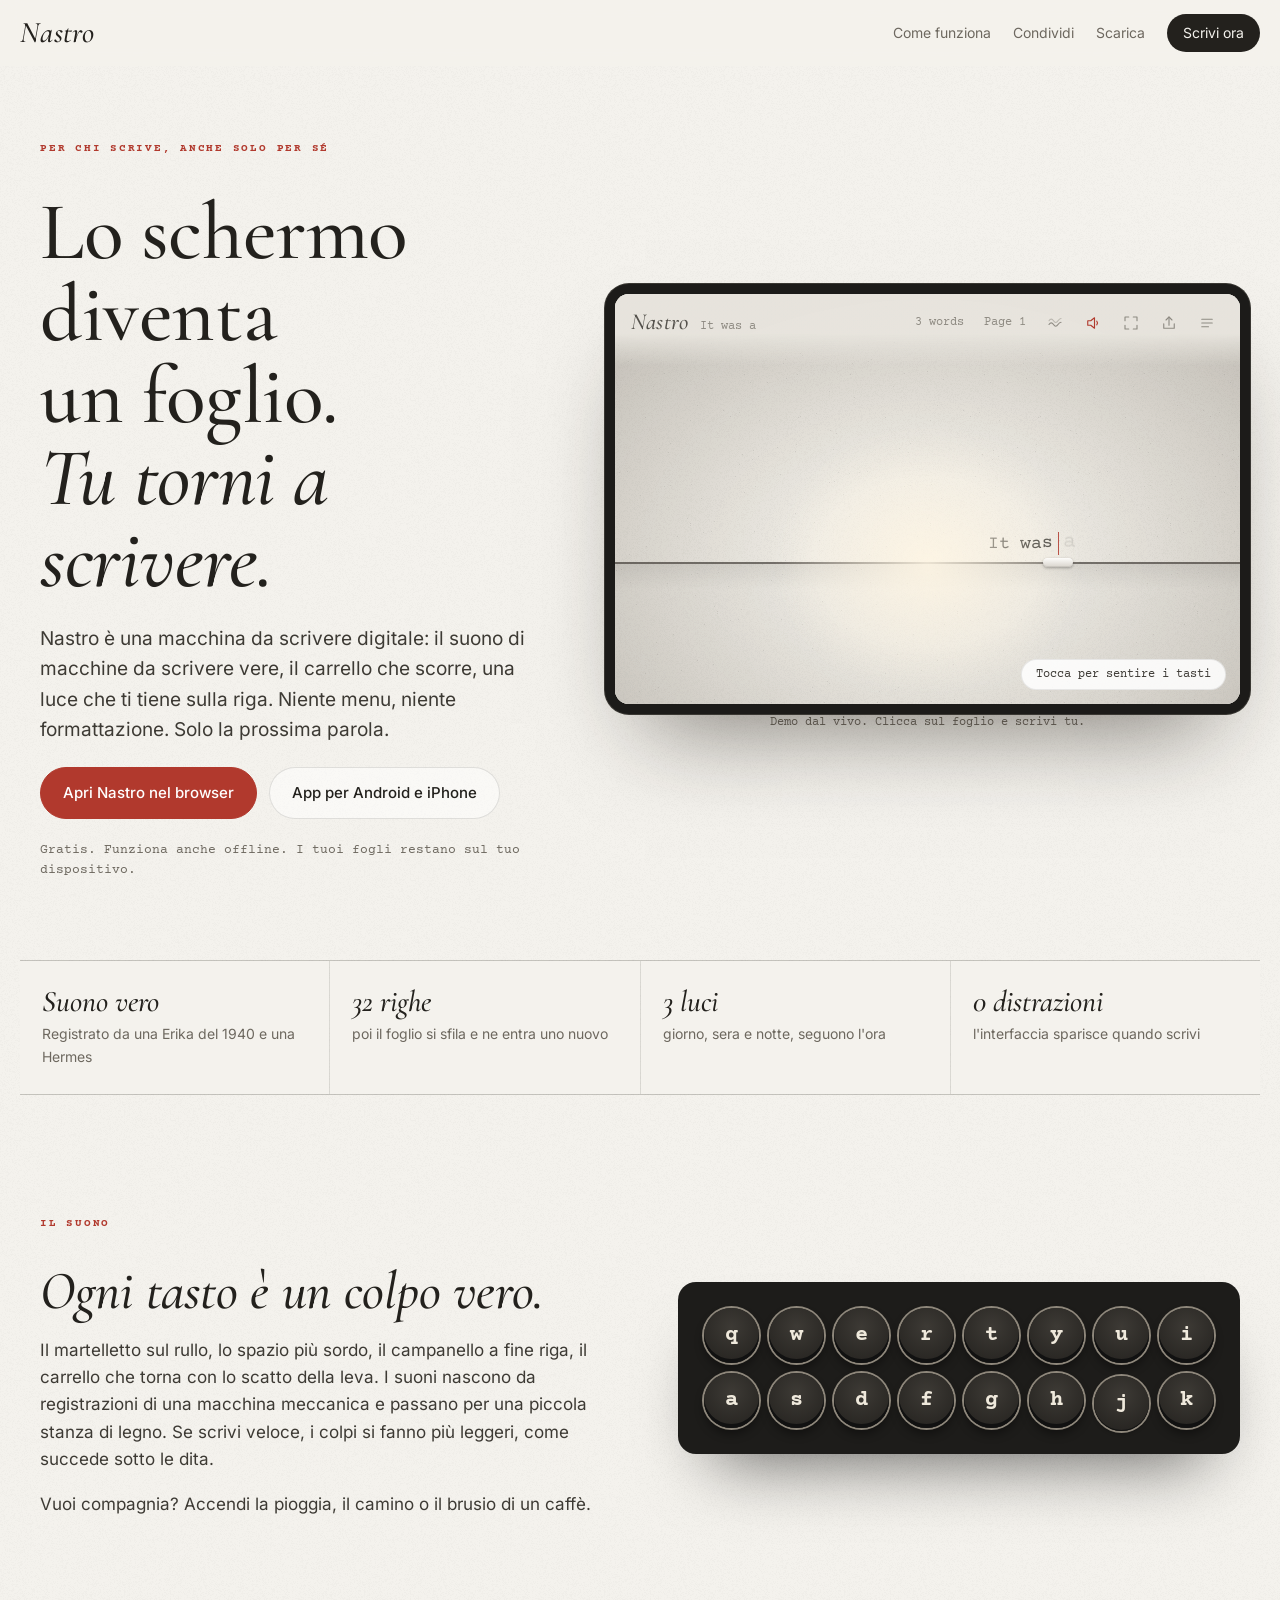
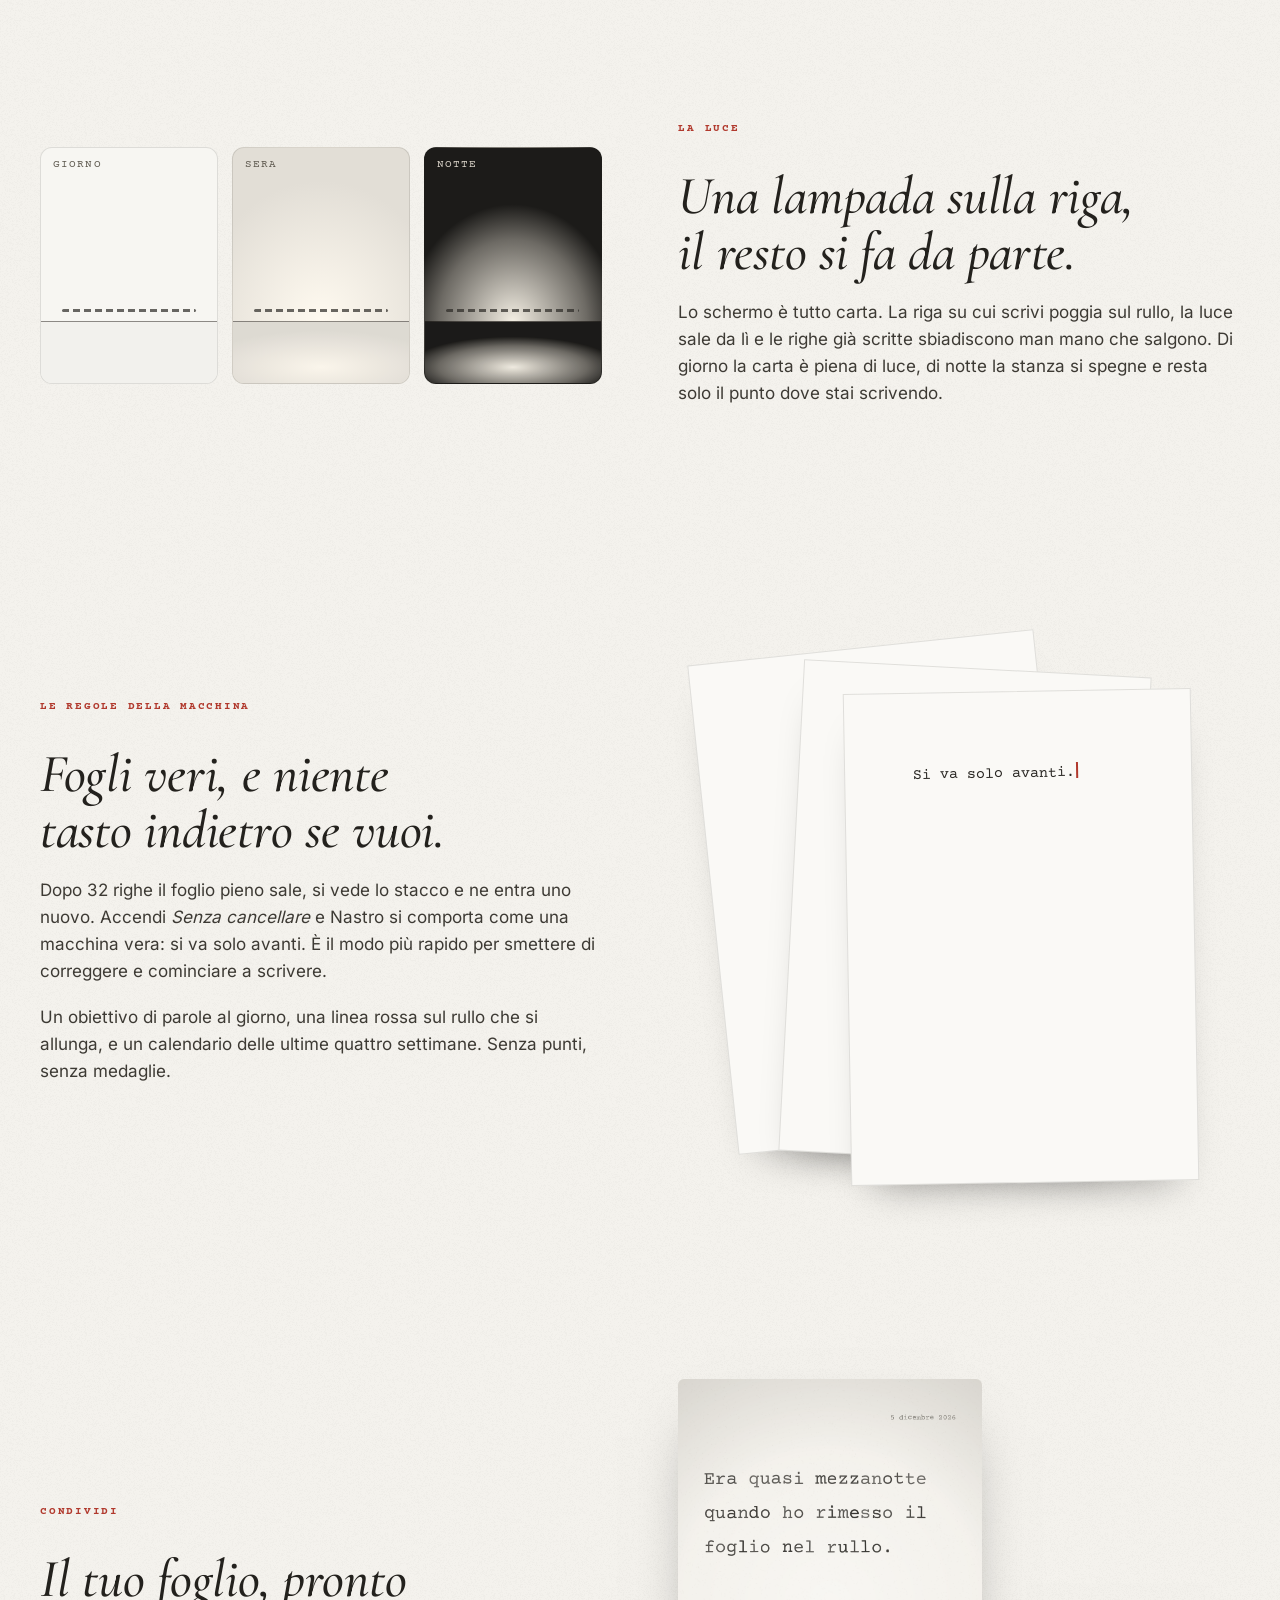
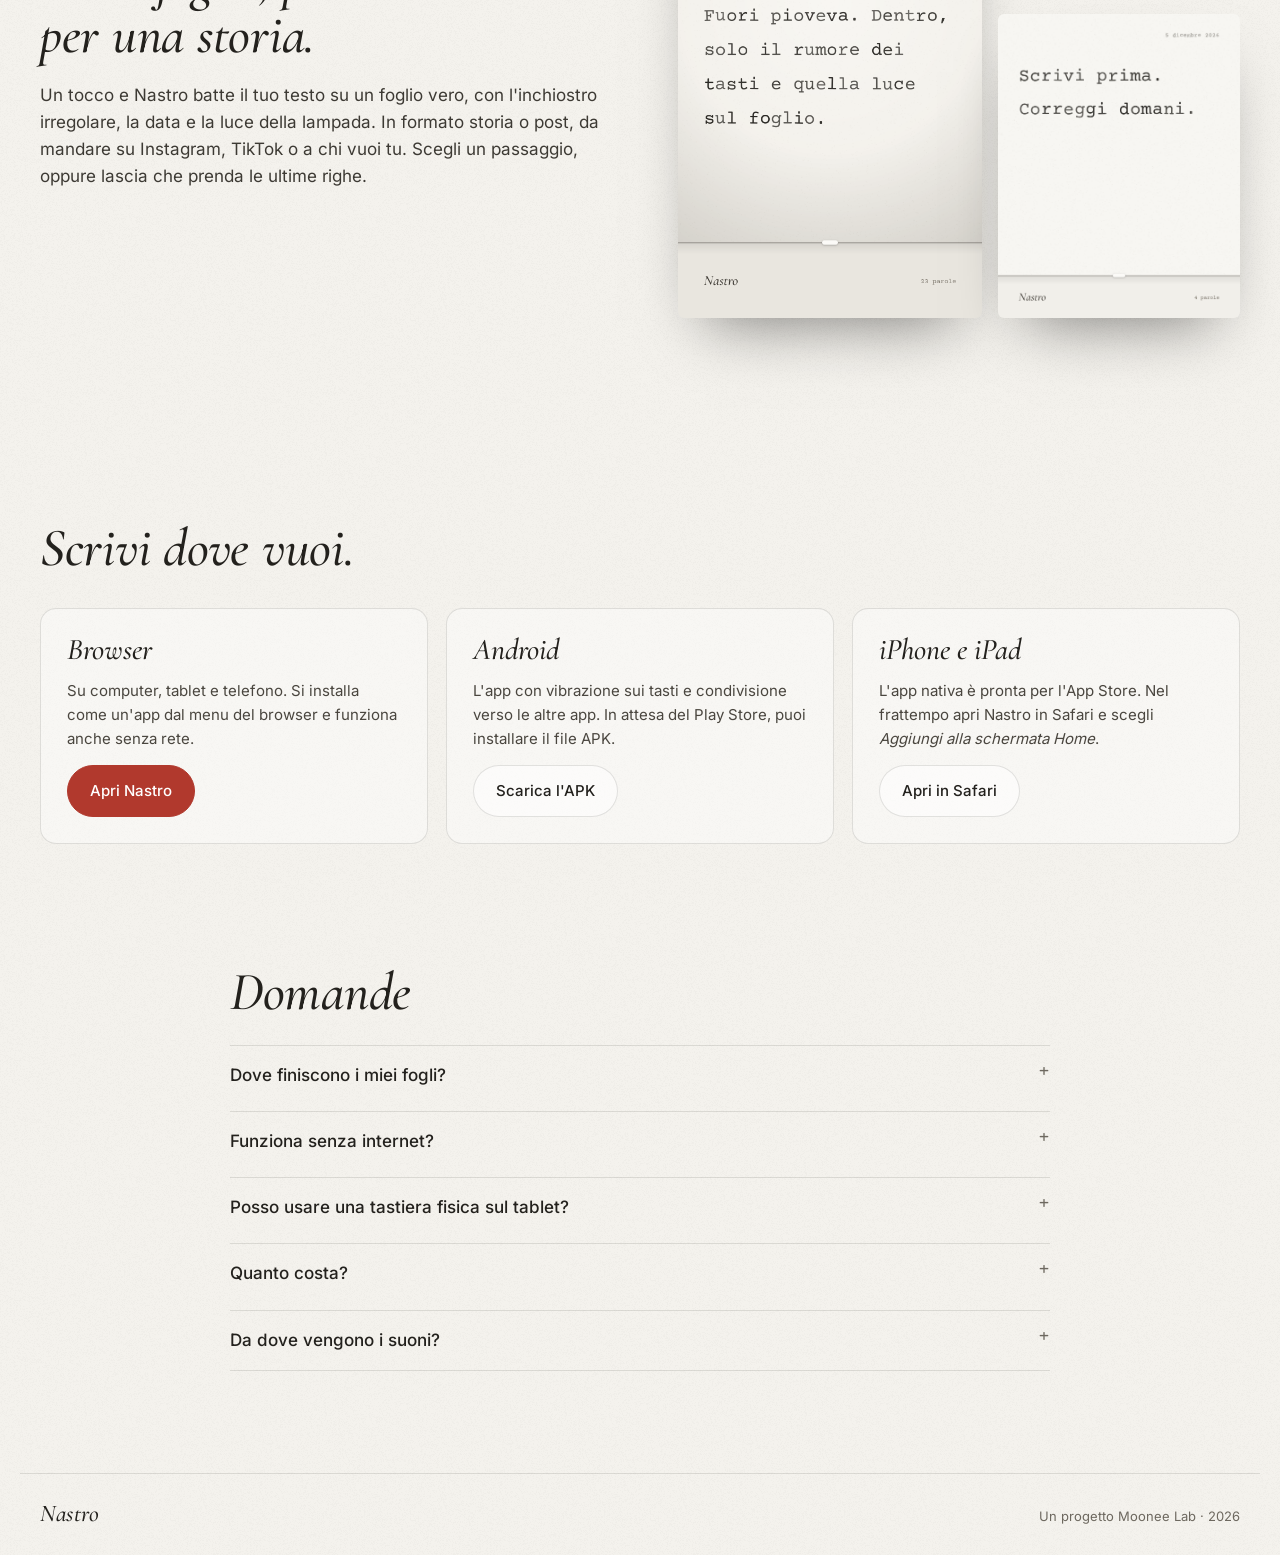
==== index.html @ 70f9fc48 "Sito di Nastro Co-Authored-By: Claude Opus 5.5 <noreply@anthropic.com>" ====
<!doctype html>
<html lang="it">
<head>
<meta charset="utf-8">
<meta name="viewport" content="width=device-width, initial-scale=1, viewport-fit=cover">
<title>Nastro — la macchina da scrivere che ti fa venire voglia di scrivere</title>
<meta name="description" content="Nastro trasforma lo schermo in un foglio sotto una lampada: suono di una macchina vera, carrello che scorre, fogli che si sfilano. Gratis su web e Android, presto su iPhone.">
<meta name="theme-color" content="#f4f2ed">
<meta property="og:title" content="Nastro">
<meta property="og:description" content="La macchina da scrivere che ti fa venire voglia di scrivere.">
<meta property="og:type" content="website">
<link rel="icon" href="./favicon.svg" type="image/svg+xml">
<link rel="icon" href="./favicon.png" type="image/png">
  <script type="module" crossorigin src="./assets/index-DstFwzuA.js"></script>
  <link rel="stylesheet" crossorigin href="./assets/index-DB3TzN4t.css">
</head>
<body>
<header class="top">
  <a class="logo" href="./">Nastro</a>
  <nav>
    <a href="#come">Come funziona</a>
    <a href="#condividi">Condividi</a>
    <a href="#scarica">Scarica</a>
    <a class="pill" href="./app/">Scrivi ora</a>
  </nav>
</header>

<main>
  <section class="hero">
    <div class="hero-copy">
      <p class="eyebrow">Per chi scrive, anche solo per sé</p>
      <h1>Lo schermo diventa un foglio.<br><em>Tu torni a scrivere.</em></h1>
      <p class="lead">Nastro è una macchina da scrivere digitale: il suono di macchine da scrivere vere, il carrello che scorre, una luce che ti tiene sulla riga. Niente menu, niente formattazione. Solo la prossima parola.</p>
      <div class="cta">
        <a class="btn primary" href="./app/">Apri Nastro nel browser</a>
        <a class="btn" href="#scarica">App per Android e iPhone</a>
      </div>
      <p class="fine">Gratis. Funziona anche offline. I tuoi fogli restano sul tuo dispositivo.</p>
    </div>
    <figure class="device">
      <div class="screen">
        <iframe id="demo" src="./app/?demo=1&amp;light=evening" title="Nastro, demo dal vivo" loading="eager"></iframe>
        <button class="sound-hint" id="soundHint" type="button">Tocca per sentire i tasti</button>
      </div>
      <figcaption>Demo dal vivo. Clicca sul foglio e scrivi tu.</figcaption>
    </figure>
  </section>

  <section class="strip" aria-label="In breve">
    <div><b>Suono vero</b><span>Registrato da una Erika del 1940 e una Hermes</span></div>
    <div><b>32 righe</b><span>poi il foglio si sfila e ne entra uno nuovo</span></div>
    <div><b>3 luci</b><span>giorno, sera e notte, seguono l'ora</span></div>
    <div><b>0 distrazioni</b><span>l'interfaccia sparisce quando scrivi</span></div>
  </section>

  <section class="feature" id="come">
    <div class="f-text">
      <p class="eyebrow">Il suono</p>
      <h2>Ogni tasto è un colpo vero.</h2>
      <p>Il martelletto sul rullo, lo spazio più sordo, il campanello a fine riga, il carrello che torna con lo scatto della leva. I suoni nascono da registrazioni di una macchina meccanica e passano per una piccola stanza di legno. Se scrivi veloce, i colpi si fanno più leggeri, come succede sotto le dita.</p>
      <p>Vuoi compagnia? Accendi la pioggia, il camino o il brusio di un caffè.</p>
    </div>
    <div class="f-art keys" aria-hidden="true">
      <span>q</span><span>w</span><span>e</span><span>r</span><span>t</span><span>y</span><span>u</span><span>i</span>
      <span>a</span><span>s</span><span>d</span><span>f</span><span>g</span><span>h</span><span>j</span><span>k</span>
    </div>
  </section>

  <section class="feature alt">
    <div class="f-text">
      <p class="eyebrow">La luce</p>
      <h2>Una lampada sulla riga, il resto si fa da parte.</h2>
      <p>Lo schermo è tutto carta. La riga su cui scrivi poggia sul rullo, la luce sale da lì e le righe già scritte sbiadiscono man mano che salgono. Di giorno la carta è piena di luce, di notte la stanza si spegne e resta solo il punto dove stai scrivendo.</p>
    </div>
    <div class="f-art lights" aria-hidden="true">
      <div class="lamp day"><i></i><span>Giorno</span></div>
      <div class="lamp evening"><i></i><span>Sera</span></div>
      <div class="lamp night"><i></i><span>Notte</span></div>
    </div>
  </section>

  <section class="feature">
    <div class="f-text">
      <p class="eyebrow">Le regole della macchina</p>
      <h2>Fogli veri, e niente tasto indietro se vuoi.</h2>
      <p>Dopo 32 righe il foglio pieno sale, si vede lo stacco e ne entra uno nuovo. Accendi <em>Senza cancellare</em> e Nastro si comporta come una macchina vera: si va solo avanti. È il modo più rapido per smettere di correggere e cominciare a scrivere.</p>
      <p>Un obiettivo di parole al giorno, una linea rossa sul rullo che si allunga, e un calendario delle ultime quattro settimane. Senza punti, senza medaglie.</p>
    </div>
    <div class="f-art sheets" aria-hidden="true"><div class="s s1"></div><div class="s s2"></div><div class="s s3"><p>Si va solo avanti.</p></div></div>
  </section>

  <section class="share-sec" id="condividi">
    <div class="f-text">
      <p class="eyebrow">Condividi</p>
      <h2>Il tuo foglio, pronto per una storia.</h2>
      <p>Un tocco e Nastro batte il tuo testo su un foglio vero, con l'inchiostro irregolare, la data e la luce della lampada. In formato storia o post, da mandare su Instagram, TikTok o a chi vuoi tu. Scegli un passaggio, oppure lascia che prenda le ultime righe.</p>
    </div>
    <div class="share-cards">
      <img id="shareA" alt="Esempio di foglio da condividere, con la luce della lampada">
      <img id="shareB" alt="Esempio di foglio da condividere, con la luce del giorno">
    </div>
  </section>

  <section class="download" id="scarica">
    <h2>Scrivi dove vuoi.</h2>
    <div class="dl-grid">
      <article>
        <h3>Browser</h3>
        <p>Su computer, tablet e telefono. Si installa come un'app dal menu del browser e funziona anche senza rete.</p>
        <a class="btn primary" href="./app/">Apri Nastro</a>
      </article>
      <article>
        <h3>Android</h3>
        <p>L'app con vibrazione sui tasti e condivisione verso le altre app. In attesa del Play Store, puoi installare il file APK.</p>
        <a class="btn" href="./downloads/nastro.apk" download>Scarica l'APK</a>
      </article>
      <article>
        <h3>iPhone e iPad</h3>
        <p>L'app nativa è pronta per l'App Store. Nel frattempo apri Nastro in Safari e scegli <em>Aggiungi alla schermata Home</em>.</p>
        <a class="btn" href="./app/">Apri in Safari</a>
      </article>
    </div>
  </section>

  <section class="faq">
    <h2>Domande</h2>
    <details><summary>Dove finiscono i miei fogli?</summary><p>Restano sul tuo dispositivo. Nastro non ha un server e non legge quello che scrivi. Puoi copiare il testo o esportarlo in .txt quando vuoi.</p></details>
    <details><summary>Funziona senza internet?</summary><p>Sì. Dopo la prima apertura, l'app nel browser funziona anche offline. Le app per Android e iPhone sono offline da subito.</p></details>
    <details><summary>Posso usare una tastiera fisica sul tablet?</summary><p>Sì, ed è il modo migliore per usarla. Su telefono va benissimo anche la tastiera del sistema: la riga resta sempre sopra i tasti.</p></details>
    <details><summary>Quanto costa?</summary><p>Niente. Tutte le funzioni sono gratuite.</p></details>
    <details><summary>Da dove vengono i suoni?</summary><p>Da registrazioni di macchine vere: una Erika 5 del 1940 registrata dal progetto Work With Sounds (Konrad Gutkowski, Wikimedia Commons, CC BY 4.0), il tasto di una Hermes Precisa 305 registrato da Joseph Sardin (BigSoundBank, CC0) e un campanello registrato da _stubb (Wikimedia Commons, CC0).</p></details>
  </section>
</main>

<footer class="foot">
  <span class="logo">Nastro</span>
  <span>Un progetto Moonee Lab · 2026</span>
</footer>
</body>
</html>
---- assets/index-DB3TzN4t.css ----
@font-face{font-family:Inter;font-style:normal;font-display:swap;font-weight:400;src:url(./inter-latin-400-normal-C38fXH4l.woff2) format("woff2"),url(./inter-latin-400-normal-CyCys3Eg.woff) format("woff")}@font-face{font-family:Inter;font-style:normal;font-display:swap;font-weight:500;src:url(./inter-latin-500-normal-Cerq10X2.woff2) format("woff2"),url(./inter-latin-500-normal-BL9OpVg8.woff) format("woff")}@font-face{font-family:Courier Prime;font-style:normal;font-display:swap;font-weight:400;src:url(./courier-prime-latin-400-normal-BbyBr73r.woff2) format("woff2"),url(./courier-prime-latin-400-normal-BAlbUm6l.woff) format("woff")}@font-face{font-family:Courier Prime;font-style:normal;font-display:swap;font-weight:700;src:url(./courier-prime-latin-700-normal-D1YCjmaD.woff2) format("woff2"),url(./courier-prime-latin-700-normal-CVvp4Sof.woff) format("woff")}@font-face{font-family:Cormorant Garamond;font-style:normal;font-display:swap;font-weight:500;src:url(./cormorant-garamond-latin-500-normal-BsRWmXhO.woff2) format("woff2"),url(./cormorant-garamond-latin-500-normal-zIXX3Q-H.woff) format("woff")}@font-face{font-family:Cormorant Garamond;font-style:italic;font-display:swap;font-weight:500;src:url(./cormorant-garamond-latin-500-italic-Y14P-dkT.woff2) format("woff2"),url(./cormorant-garamond-latin-500-italic-DhNIfkTX.woff) format("woff")}:root{--paper: #f4f2ed;--paper-2: #ebe8e1;--ink: #23211d;--muted: #6d685f;--ribbon: #b1392d;--line: rgba(35, 33, 29, .12);--night: #151412;--display: "Cormorant Garamond", "Iowan Old Style", Georgia, serif;--body: "Inter", system-ui, -apple-system, "Segoe UI", sans-serif;--mono: "Courier Prime", "Courier New", monospace;color-scheme:light}*{box-sizing:border-box}html{scroll-behavior:smooth}body{margin:0;background:var(--paper);color:var(--ink);font:17px/1.6 var(--body);background-image:var(--grain, none);background-size:240px;-webkit-font-smoothing:antialiased}a{color:inherit}img{max-width:100%;display:block}.wrap,main>section,.top,.foot{padding-left:max(20px,env(safe-area-inset-left,0px));padding-right:max(20px,env(safe-area-inset-right,0px))}.top{position:sticky;top:env(safe-area-inset-top,0px);z-index:10;display:flex;align-items:center;justify-content:space-between;gap:16px;padding-block:14px;max-width:none;margin:0;background:color-mix(in srgb,var(--paper) 90%,transparent);-webkit-backdrop-filter:blur(10px);backdrop-filter:blur(10px)}body:before{content:"";position:fixed;inset:0 0 auto;height:env(safe-area-inset-top,0px);z-index:11;background:var(--paper)}.logo{font:italic 500 30px/1 var(--display);text-decoration:none;letter-spacing:.01em}.top nav{display:flex;align-items:center;gap:22px;font-size:14px}.top nav a{text-decoration:none;color:var(--muted)}.top nav a:hover{color:var(--ink)}.top nav .pill{color:var(--paper);background:var(--ink);padding:8px 16px;border-radius:999px}.top nav .pill:hover{color:var(--paper);background:#000}@media(max-width:720px){.top nav a:not(.pill){display:none}}main>section{max-width:1240px;margin:0 auto}.eyebrow{font:700 11px/1 var(--mono);letter-spacing:.16em;text-transform:uppercase;color:var(--ribbon);margin:0 0 16px}h1,h2{font-family:var(--display);font-weight:500;letter-spacing:-.005em;text-wrap:balance;margin:0}h1{font-size:clamp(44px,6.4vw,86px);line-height:1;font-style:normal}h1 em,h2 em{font-style:italic}h2{font-size:clamp(34px,4.2vw,56px);line-height:1.05;font-style:italic}p{margin:0}.hero{display:grid;grid-template-columns:minmax(0,.9fr) minmax(0,1.1fr);gap:clamp(28px,5vw,72px);align-items:center;padding-block:clamp(28px,6vw,80px) 40px}.hero-copy{display:flex;flex-direction:column;gap:22px;min-width:0}.lead{font-size:19px;color:#3d3a34;max-width:34em}.cta{display:flex;flex-wrap:wrap;gap:12px}.btn{display:inline-flex;align-items:center;justify-content:center;text-decoration:none;font-size:15px;font-weight:500;padding:13px 22px;border-radius:999px;border:1px solid var(--line);background:#ffffff80;transition:transform .15s,background .2s}.btn:hover{background:#fff;transform:translateY(-1px)}.btn.primary{background:var(--ribbon);border-color:var(--ribbon);color:#fff}.btn.primary:hover{background:#9c3026}.fine{font:13px/1.5 var(--mono);color:var(--muted)}.device{margin:0;min-width:0;display:flex;flex-direction:column;gap:12px}.screen{position:relative;aspect-ratio:16 / 10.5;width:100%;max-width:100%;border-radius:14px;overflow:hidden;background:var(--night);box-shadow:0 0 0 10px #1c1b19,0 0 0 11px #3a3833,0 50px 90px -30px #1e18108c}.screen iframe{position:absolute;inset:0;width:100%;height:100%;border:0}.sound-hint{position:absolute;right:14px;bottom:14px;font:12px var(--mono);color:#3b3833;background:#ffffffdb;border:1px solid rgba(0,0,0,.08);border-radius:999px;padding:8px 14px;cursor:pointer;transition:opacity .4s}.device figcaption{font:12px var(--mono);color:var(--muted);text-align:center}@media(max-width:900px){.hero{grid-template-columns:1fr}.screen{aspect-ratio:4 / 5}}.strip{display:grid;grid-template-columns:repeat(4,1fr);gap:1px;background:var(--line);border-block:1px solid var(--line);margin-block:40px 20px;padding:0!important}.strip div{background:var(--paper);padding:26px 22px;display:flex;flex-direction:column;gap:6px}.strip b{font:italic 500 30px/1 var(--display)}.strip span{font-size:14px;color:var(--muted)}@media(max-width:760px){.strip{grid-template-columns:repeat(2,1fr)}}.feature,.share-sec{display:grid;grid-template-columns:minmax(0,1fr) minmax(0,1fr);gap:clamp(28px,6vw,90px);align-items:center;padding-block:clamp(48px,8vw,110px)}.feature.alt .f-text{order:2}.f-text{display:flex;flex-direction:column;gap:18px;max-width:34em;min-width:0}.f-text p:not(.eyebrow){color:#3d3a34}@media(max-width:860px){.feature,.share-sec{grid-template-columns:1fr}.feature.alt .f-text{order:0}}.f-art{min-width:0}.keys{display:grid;grid-template-columns:repeat(8,1fr);gap:10px;padding:26px;background:#1d1c1a;border-radius:18px;box-shadow:0 40px 70px -35px #0009}.keys span{aspect-ratio:1;border-radius:50%;display:grid;place-items:center;font:600 clamp(14px,2vw,22px) var(--mono);color:#efe9dc;background:radial-gradient(circle at 50% 35%,#3d3a35,#22201d);box-shadow:inset 0 -4px #111,0 0 0 2px #8e877b,0 6px 10px #0006;transition:transform .08s}.keys span.down{transform:translateY(3px);box-shadow:inset 0 -1px #111,0 0 0 2px #8e877b,0 2px 4px #0006}.lights{display:grid;grid-template-columns:repeat(3,1fr);gap:14px}.lamp{aspect-ratio:3 / 4;border-radius:12px;position:relative;overflow:hidden;border:1px solid var(--line)}.lamp i{position:absolute;left:12%;right:12%;bottom:30%;height:3px;border-radius:2px;background:repeating-linear-gradient(90deg,#2a2824 0 7px,transparent 7px 11px);opacity:.7}.lamp:after{content:"";position:absolute;left:0;right:0;bottom:0;height:26%;border-top:1.5px solid rgba(40,37,32,.5);background:inherit;filter:brightness(.98)}.lamp span{position:absolute;left:12px;top:10px;font:11px var(--mono);letter-spacing:.1em;text-transform:uppercase;color:#5e594f;z-index:1}.lamp.day{background:#f7f6f2}.lamp.evening{background:radial-gradient(ellipse 70% 60% at 50% 74%,#fffaf0,#e2ded6)}.lamp.night{background:radial-gradient(ellipse 60% 50% at 50% 74%,#f4efe4,#6d6a64 70%,#1c1b19)}.lamp.night span{color:#d9d3c8}.sheets{position:relative;aspect-ratio:1}.sheets .s{position:absolute;width:62%;aspect-ratio:210 / 297;background:#faf9f6;border:1px solid var(--line);box-shadow:0 24px 40px -24px #00000059}.s1{left:6%;top:6%;transform:rotate(-6deg)}.s2{left:20%;top:10%;transform:rotate(3deg)}.s3{left:30%;top:14%;transform:rotate(-1deg);padding:12%}.s3 p{font:15px/2 var(--mono);color:#2a2824}.s3 p:after{content:"";display:inline-block;width:1.5px;height:1.1em;background:var(--ribbon);vertical-align:-2px;margin-left:2px;animation:blink 1.1s steps(1) infinite}@keyframes blink{50%{opacity:0}}.share-cards{display:grid;grid-template-columns:1fr .8fr;gap:16px;align-items:end;min-width:0}.share-cards img{width:100%;border-radius:6px;box-shadow:0 30px 60px -28px #00000080;background:var(--paper-2);aspect-ratio:9 / 16;object-fit:cover}.share-cards img+img{aspect-ratio:4 / 5}.download{padding-block:clamp(48px,8vw,100px);display:flex;flex-direction:column;gap:32px}.dl-grid{display:grid;grid-template-columns:repeat(3,1fr);gap:18px}.dl-grid article{border:1px solid var(--line);border-radius:16px;padding:26px;display:flex;flex-direction:column;gap:14px;background:#fff6}.dl-grid h3{margin:0;font:italic 500 30px/1 var(--display)}.dl-grid p{color:#4a463f;font-size:15px;flex:1}.dl-grid .btn{align-self:flex-start}@media(max-width:860px){.dl-grid{grid-template-columns:1fr}}.faq{padding-block:20px clamp(60px,8vw,110px);max-width:860px!important;display:flex;flex-direction:column;gap:6px}.faq h2{margin-bottom:18px}.faq details{border-top:1px solid var(--line);padding:16px 0}.faq details:last-child{border-bottom:1px solid var(--line)}.faq summary{cursor:pointer;font-weight:500;list-style:none;display:flex;justify-content:space-between;gap:12px}.faq summary:after{content:"+";font:20px/1 var(--mono);color:var(--muted)}.faq details[open] summary:after{content:"–"}.faq details p{margin-top:10px;color:#4a463f}.foot{max-width:1240px;margin:0 auto;display:flex;justify-content:space-between;align-items:baseline;padding-block:28px calc(28px + env(safe-area-inset-bottom,0px));border-top:1px solid var(--line);color:var(--muted);font-size:13px}.foot .logo{font-size:24px;color:var(--ink)}:focus-visible{outline:2px solid var(--ribbon);outline-offset:3px}@media(prefers-reduced-motion:reduce){html{scroll-behavior:auto}.s3 p:after{animation:none}.keys span{transition:none}}
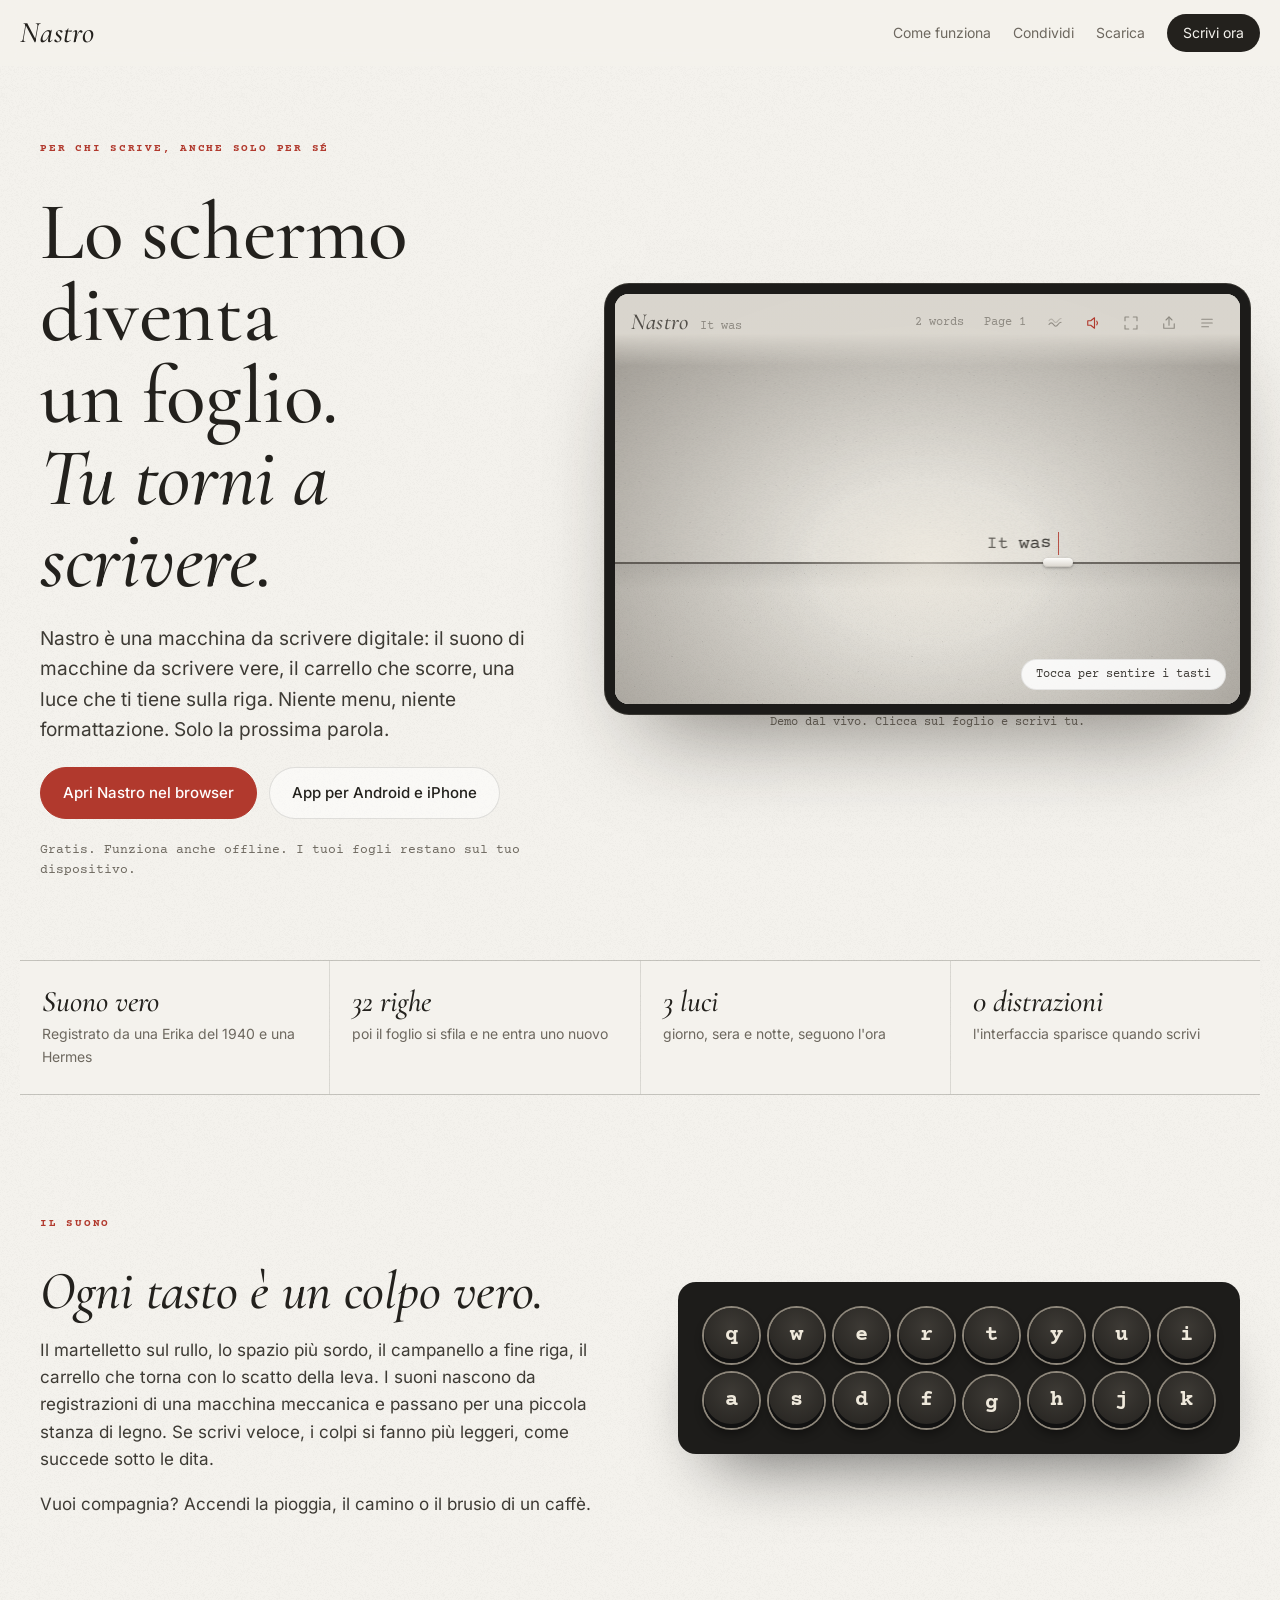
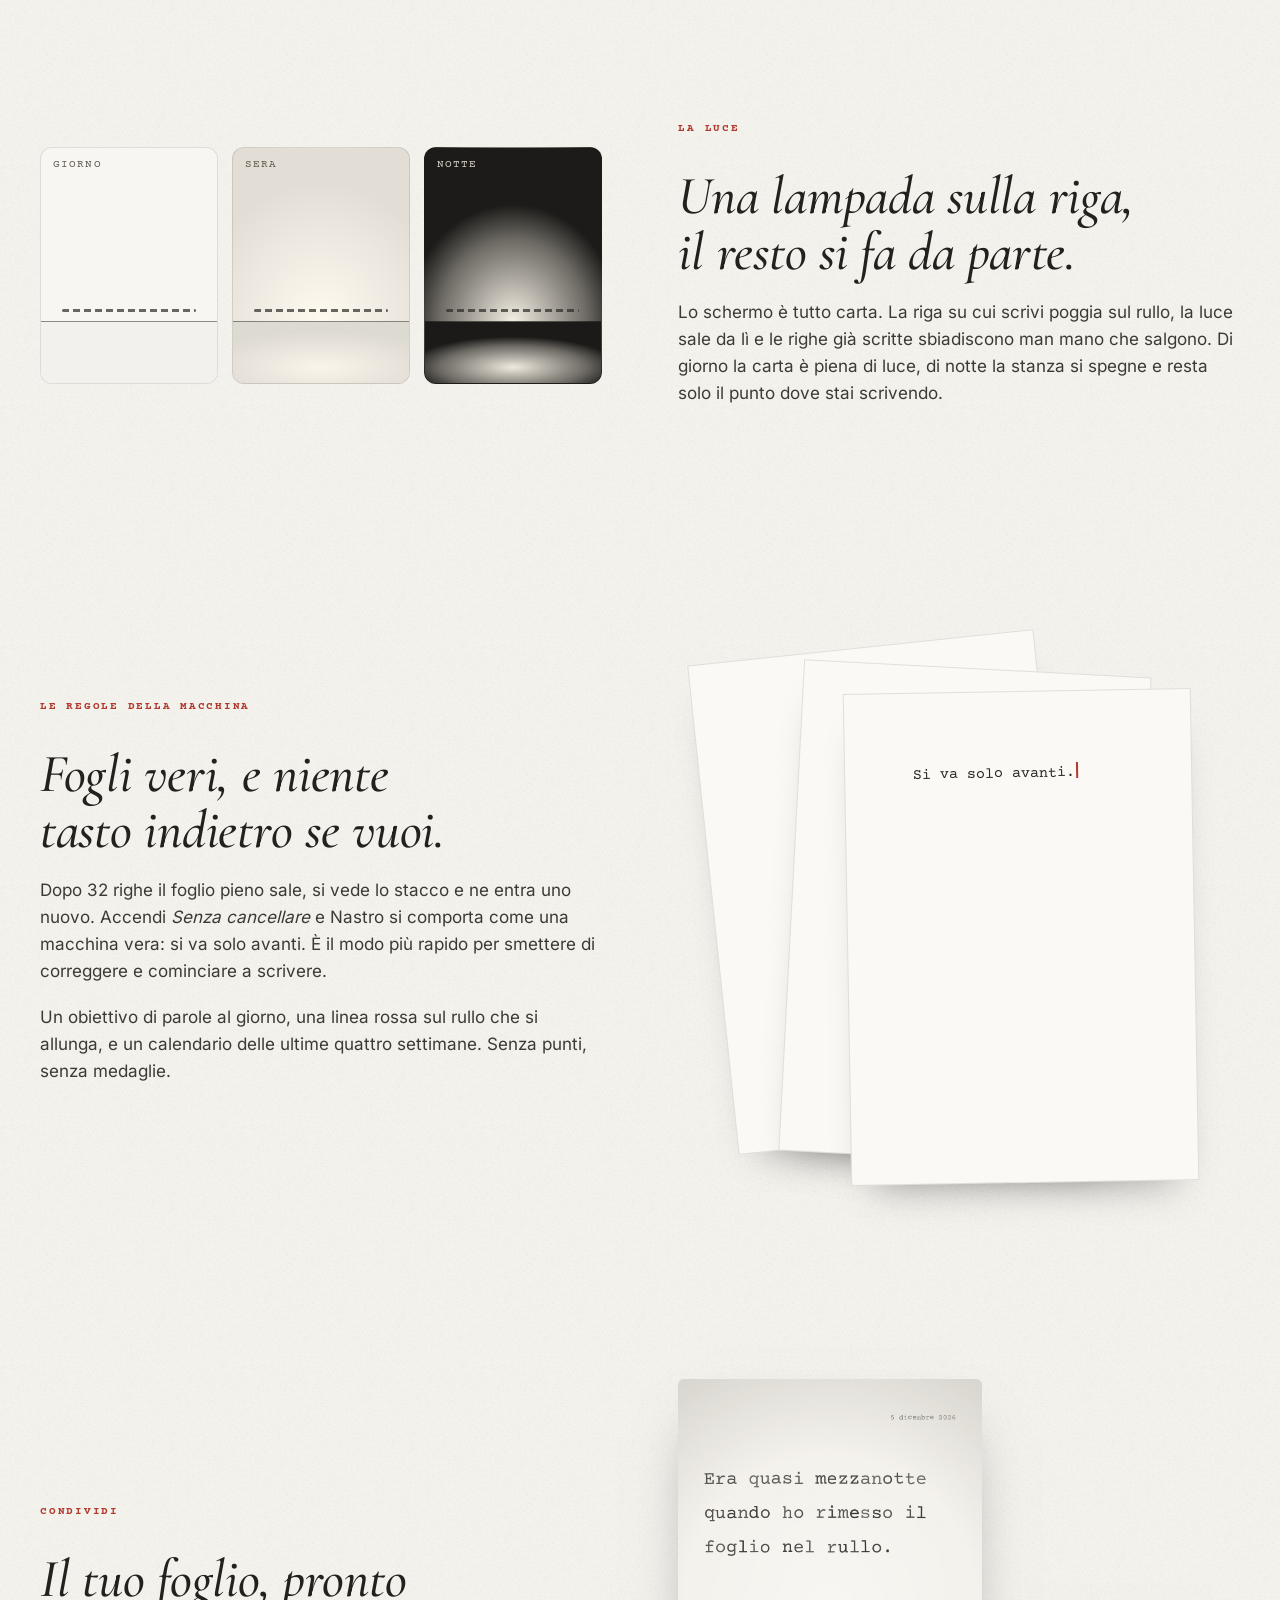
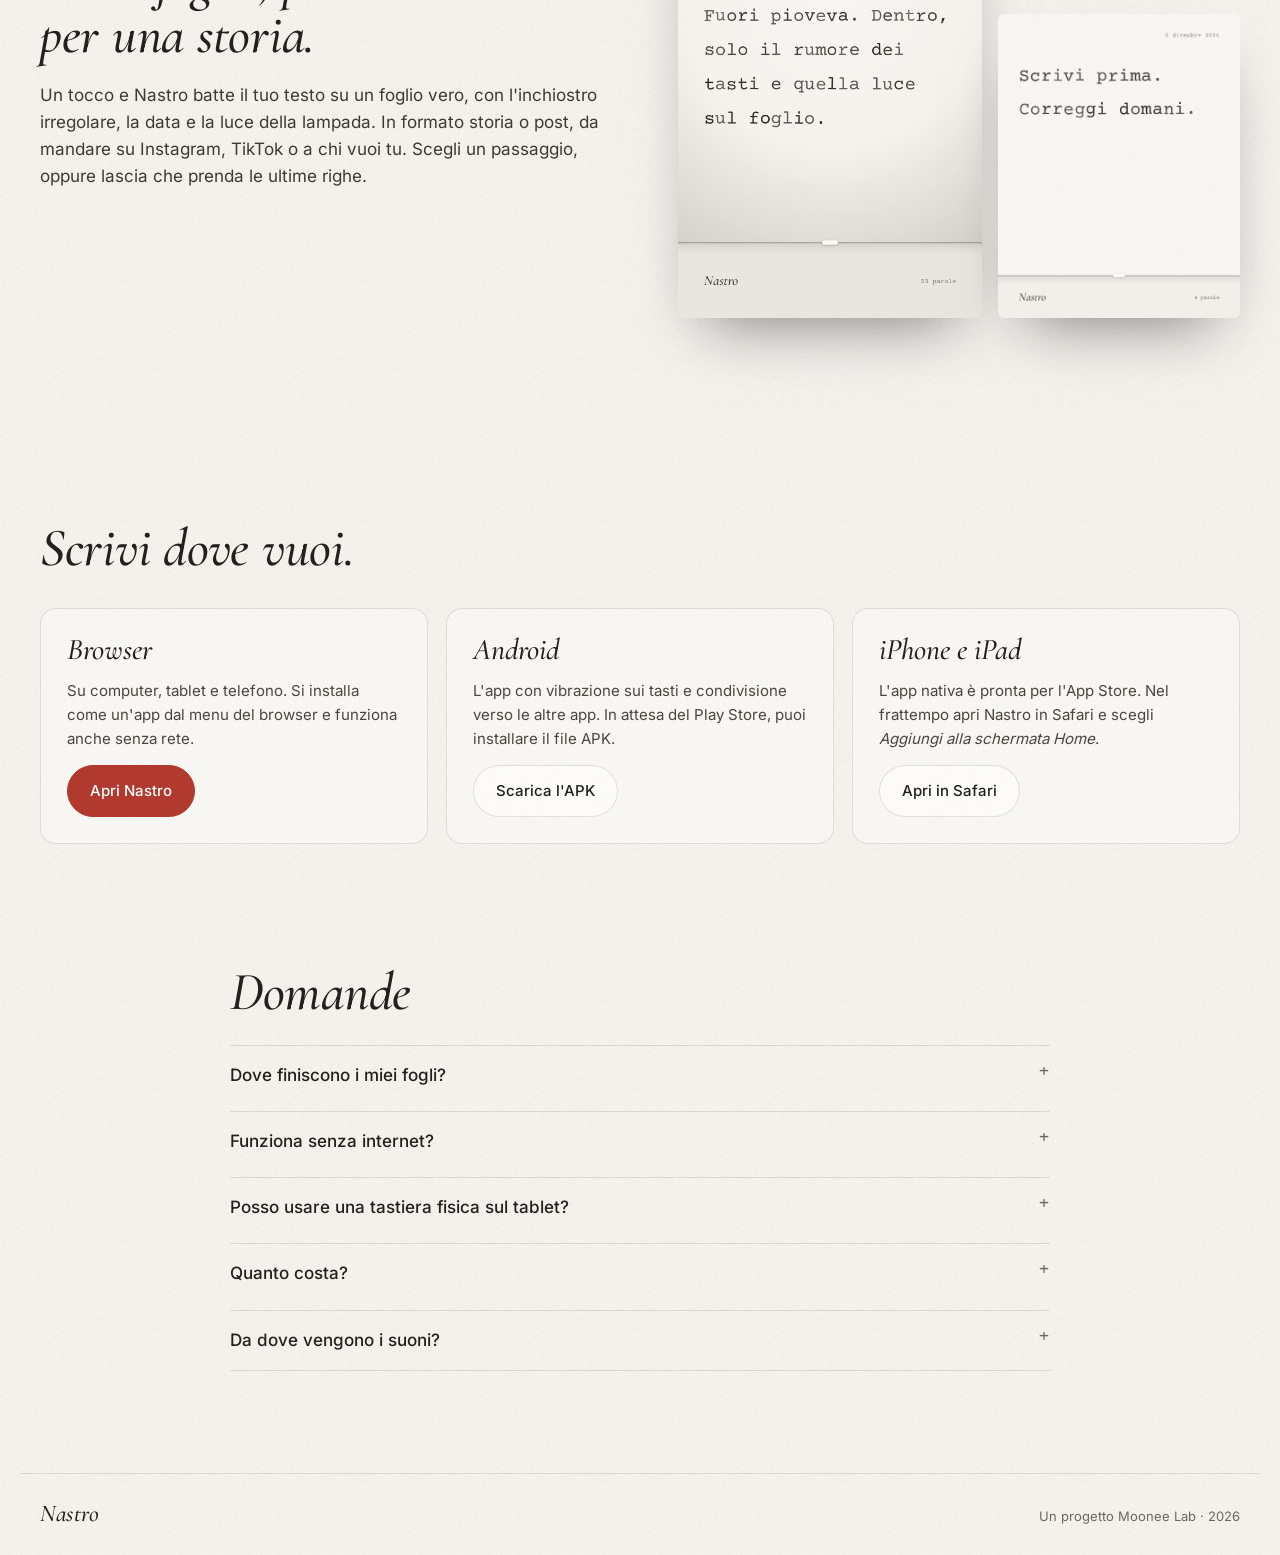
==== commit 14ffac8a: "Luce più bassa, spazio e ritorno del carrello registrati Co-Authored-By: Claude Opus 5.5 <noreply@an" ====
--- a/index.html
+++ b/index.html
@@ -11,7 +11,7 @@
 <meta property="og:type" content="website">
 <link rel="icon" href="./favicon.svg" type="image/svg+xml">
 <link rel="icon" href="./favicon.png" type="image/png">
-  <script type="module" crossorigin src="./assets/index-DstFwzuA.js"></script>
+  <script type="module" crossorigin src="./assets/index-3e6o7mfR.js"></script>
   <link rel="stylesheet" crossorigin href="./assets/index-DB3TzN4t.css">
 </head>
 <body>
@@ -128,7 +128,7 @@
     <details><summary>Funziona senza internet?</summary><p>Sì. Dopo la prima apertura, l'app nel browser funziona anche offline. Le app per Android e iPhone sono offline da subito.</p></details>
     <details><summary>Posso usare una tastiera fisica sul tablet?</summary><p>Sì, ed è il modo migliore per usarla. Su telefono va benissimo anche la tastiera del sistema: la riga resta sempre sopra i tasti.</p></details>
     <details><summary>Quanto costa?</summary><p>Niente. Tutte le funzioni sono gratuite.</p></details>
-    <details><summary>Da dove vengono i suoni?</summary><p>Da registrazioni di macchine vere: una Erika 5 del 1940 registrata dal progetto Work With Sounds (Konrad Gutkowski, Wikimedia Commons, CC BY 4.0), il tasto di una Hermes Precisa 305 registrato da Joseph Sardin (BigSoundBank, CC0) e un campanello registrato da _stubb (Wikimedia Commons, CC0).</p></details>
+    <details><summary>Da dove vengono i suoni?</summary><p>Da registrazioni di macchine vere: una Erika 5 del 1940 registrata dal progetto Work With Sounds (Konrad Gutkowski, Wikimedia Commons, CC BY 4.0), il tasto e la barra spaziatrice di una Hermes Precisa 305 registrati da Joseph Sardin (BigSoundBank, CC0), un campanello registrato da _stubb (Wikimedia Commons, CC0) e il ritorno del carrello registrato da knufds (Freesound, CC0).</p></details>
   </section>
 </main>
 
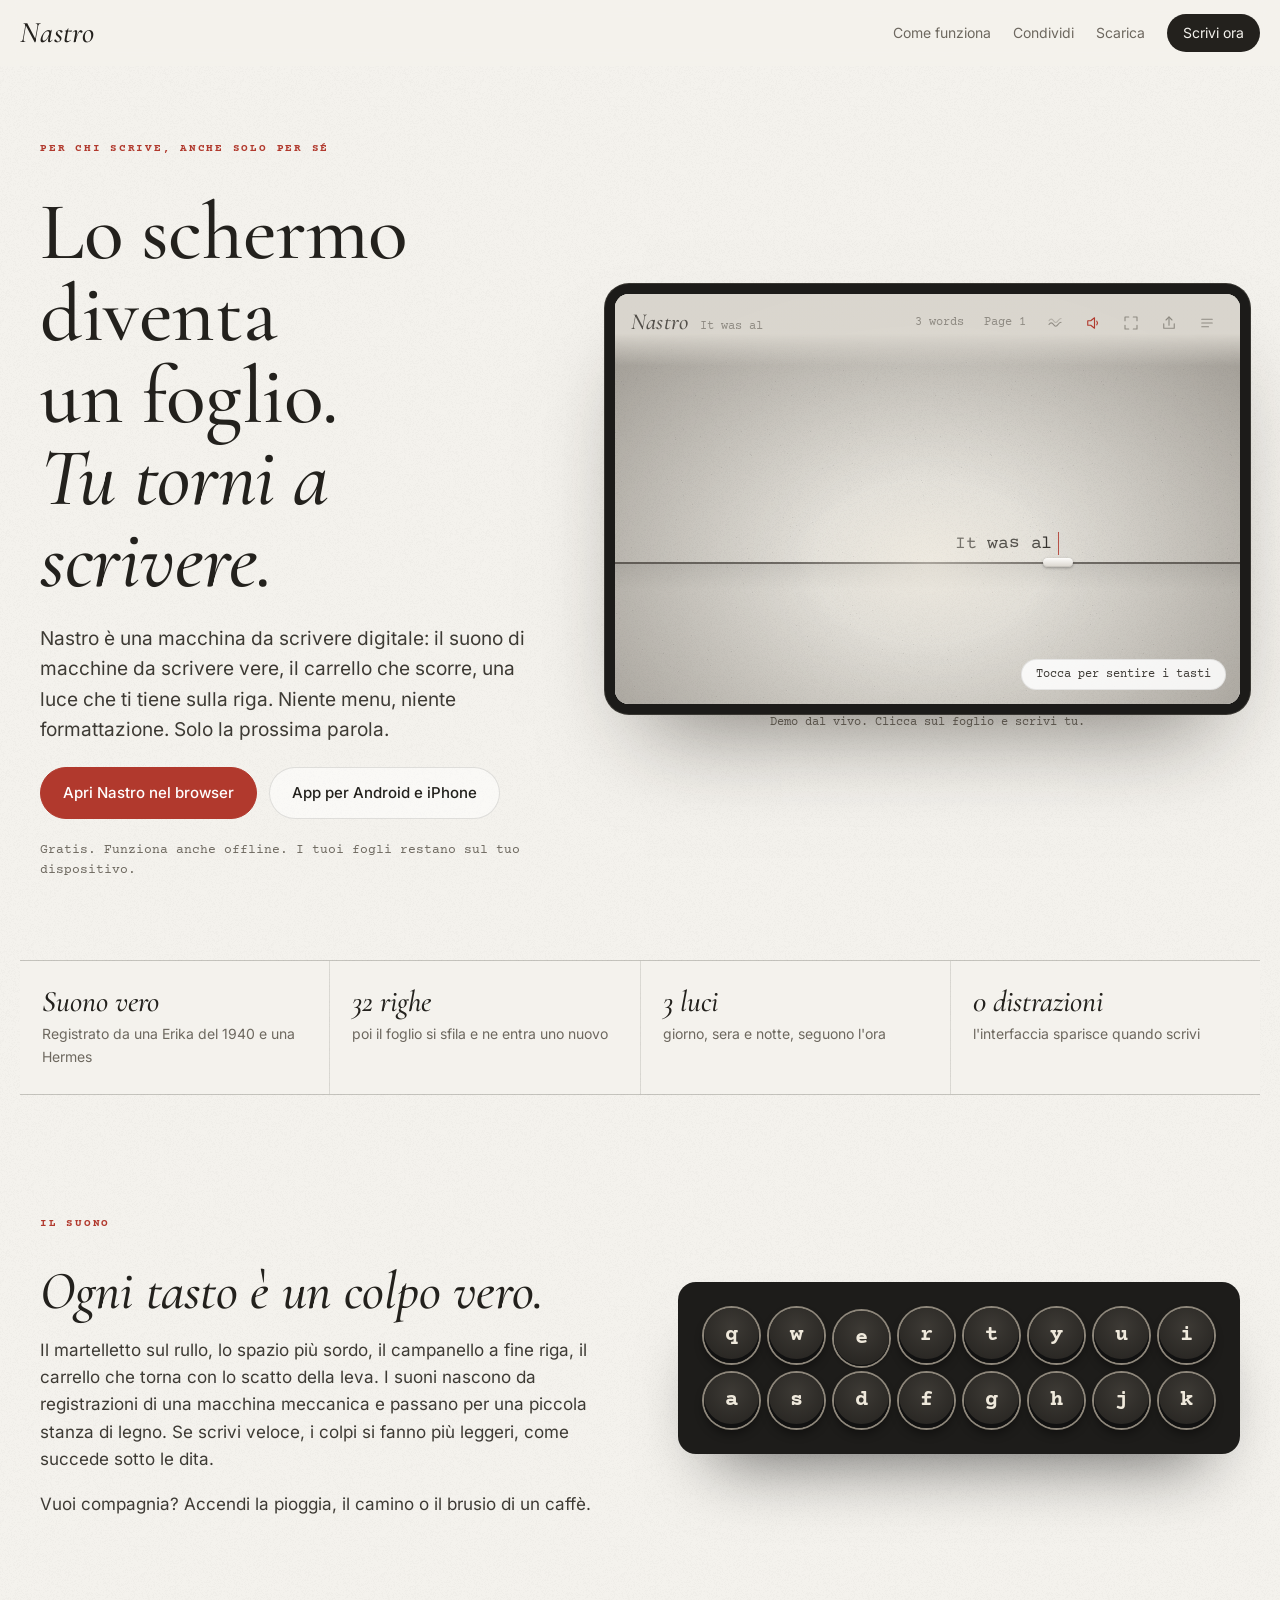
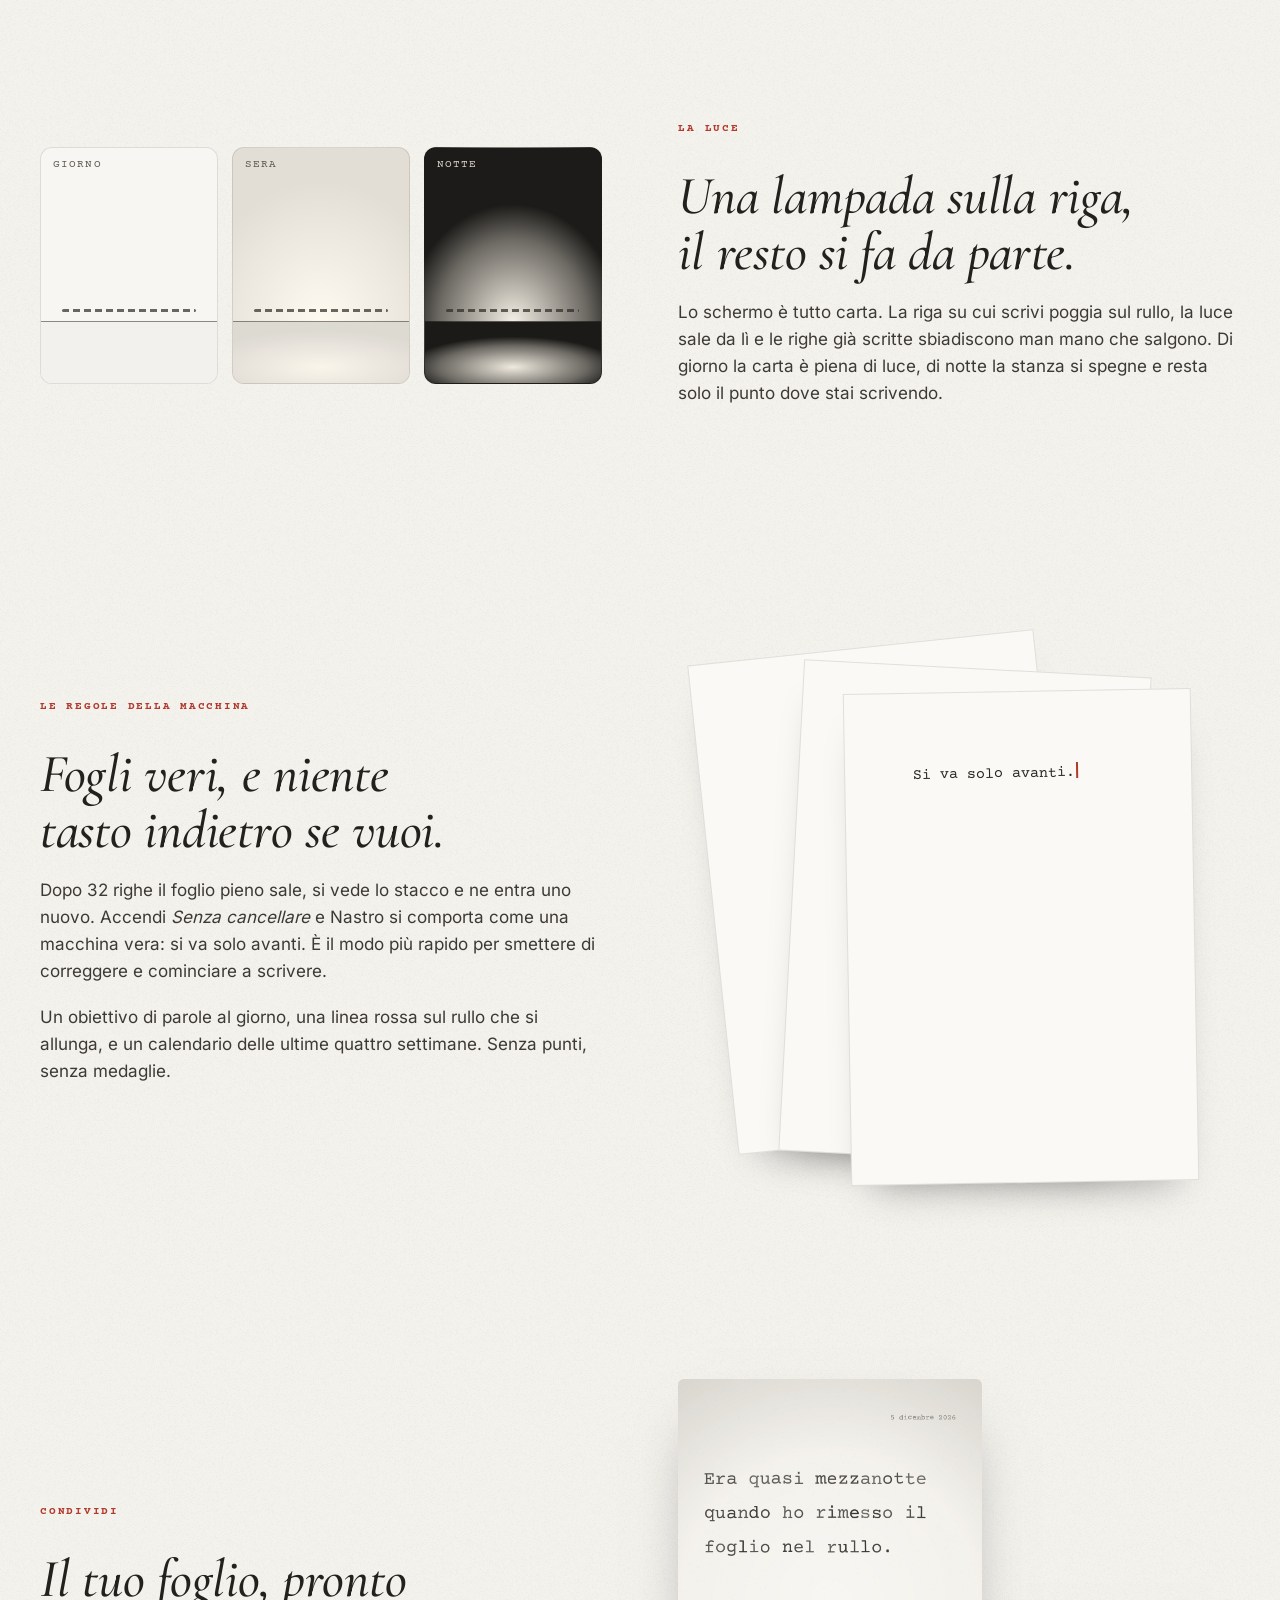
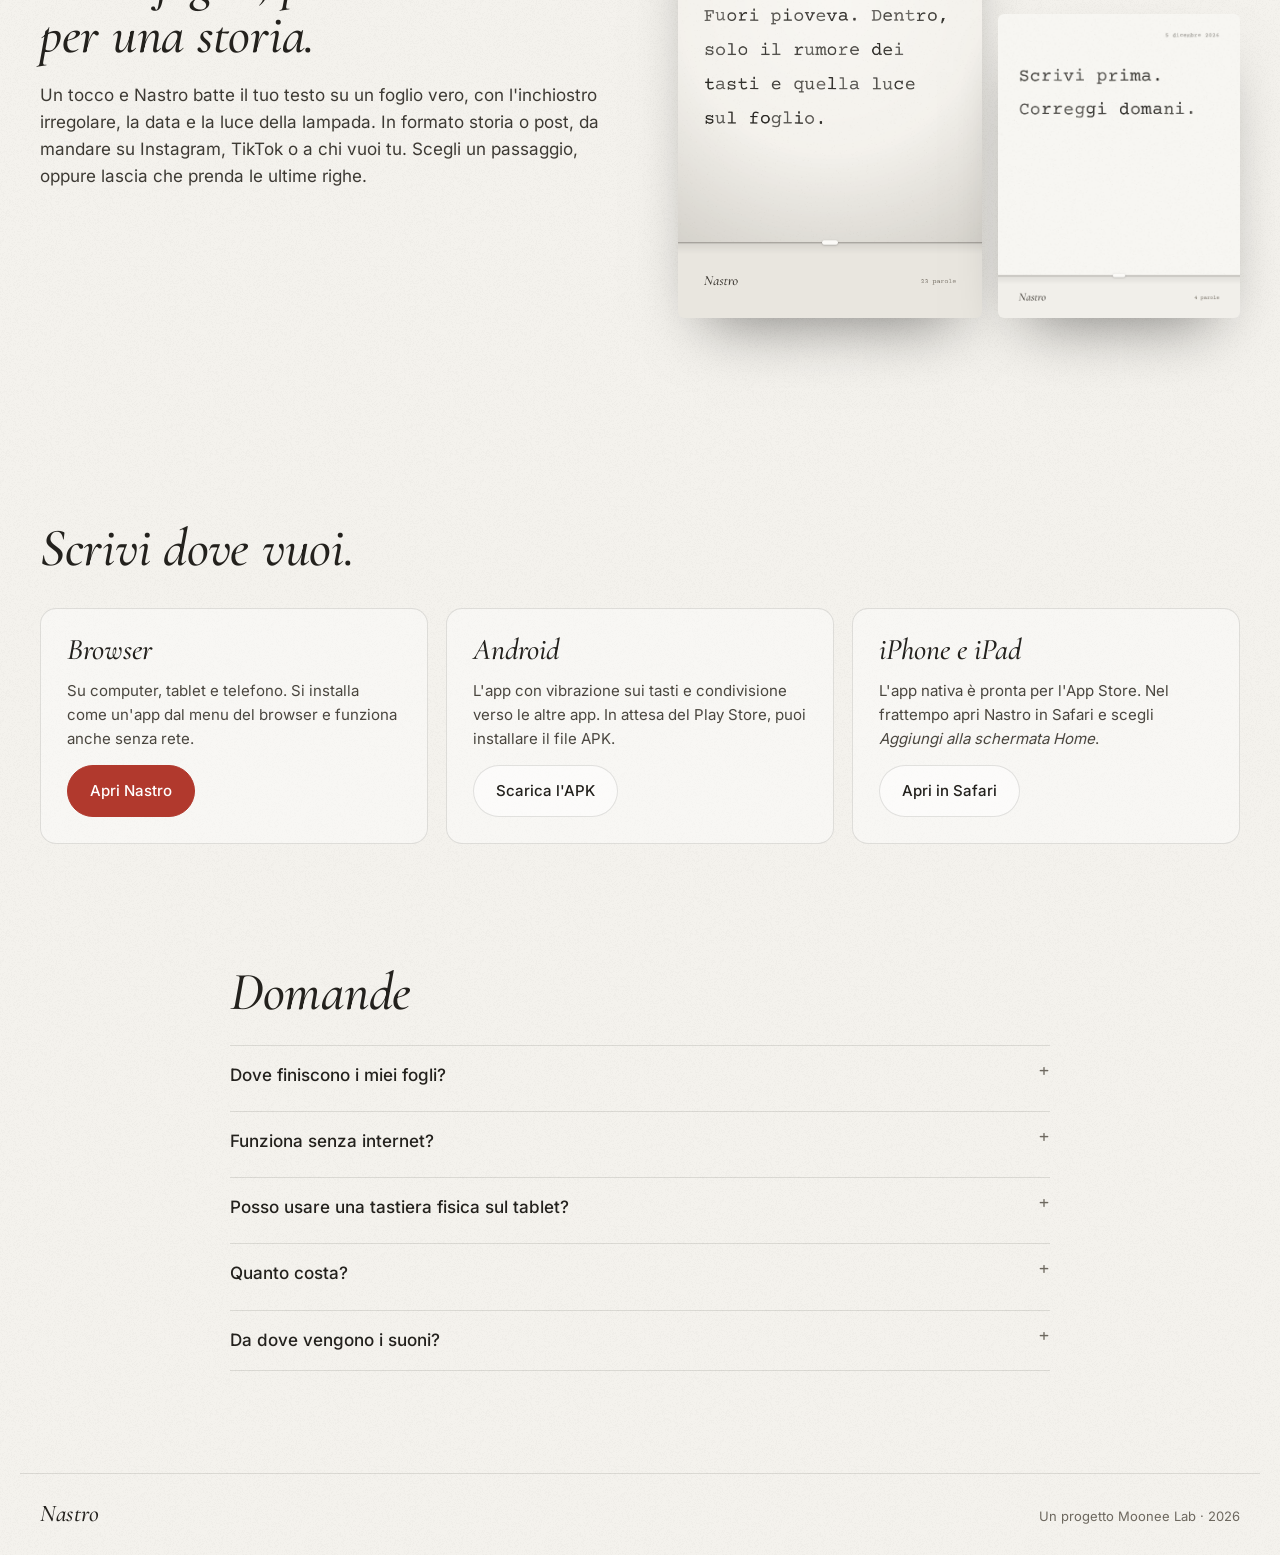
==== commit 6c506f08: "Suoni di prima, luce più bassa Co-Authored-By: Claude Opus 5.5 <noreply@anthropic.com>" ====
--- a/index.html
+++ b/index.html
@@ -11,7 +11,7 @@
 <meta property="og:type" content="website">
 <link rel="icon" href="./favicon.svg" type="image/svg+xml">
 <link rel="icon" href="./favicon.png" type="image/png">
-  <script type="module" crossorigin src="./assets/index-3e6o7mfR.js"></script>
+  <script type="module" crossorigin src="./assets/index-DstFwzuA.js"></script>
   <link rel="stylesheet" crossorigin href="./assets/index-DB3TzN4t.css">
 </head>
 <body>
@@ -128,7 +128,7 @@
     <details><summary>Funziona senza internet?</summary><p>Sì. Dopo la prima apertura, l'app nel browser funziona anche offline. Le app per Android e iPhone sono offline da subito.</p></details>
     <details><summary>Posso usare una tastiera fisica sul tablet?</summary><p>Sì, ed è il modo migliore per usarla. Su telefono va benissimo anche la tastiera del sistema: la riga resta sempre sopra i tasti.</p></details>
     <details><summary>Quanto costa?</summary><p>Niente. Tutte le funzioni sono gratuite.</p></details>
-    <details><summary>Da dove vengono i suoni?</summary><p>Da registrazioni di macchine vere: una Erika 5 del 1940 registrata dal progetto Work With Sounds (Konrad Gutkowski, Wikimedia Commons, CC BY 4.0), il tasto e la barra spaziatrice di una Hermes Precisa 305 registrati da Joseph Sardin (BigSoundBank, CC0), un campanello registrato da _stubb (Wikimedia Commons, CC0) e il ritorno del carrello registrato da knufds (Freesound, CC0).</p></details>
+    <details><summary>Da dove vengono i suoni?</summary><p>Da registrazioni di macchine vere: una Erika 5 del 1940 registrata dal progetto Work With Sounds (Konrad Gutkowski, Wikimedia Commons, CC BY 4.0), il tasto di una Hermes Precisa 305 registrato da Joseph Sardin (BigSoundBank, CC0) e un campanello registrato da _stubb (Wikimedia Commons, CC0).</p></details>
   </section>
 </main>
 
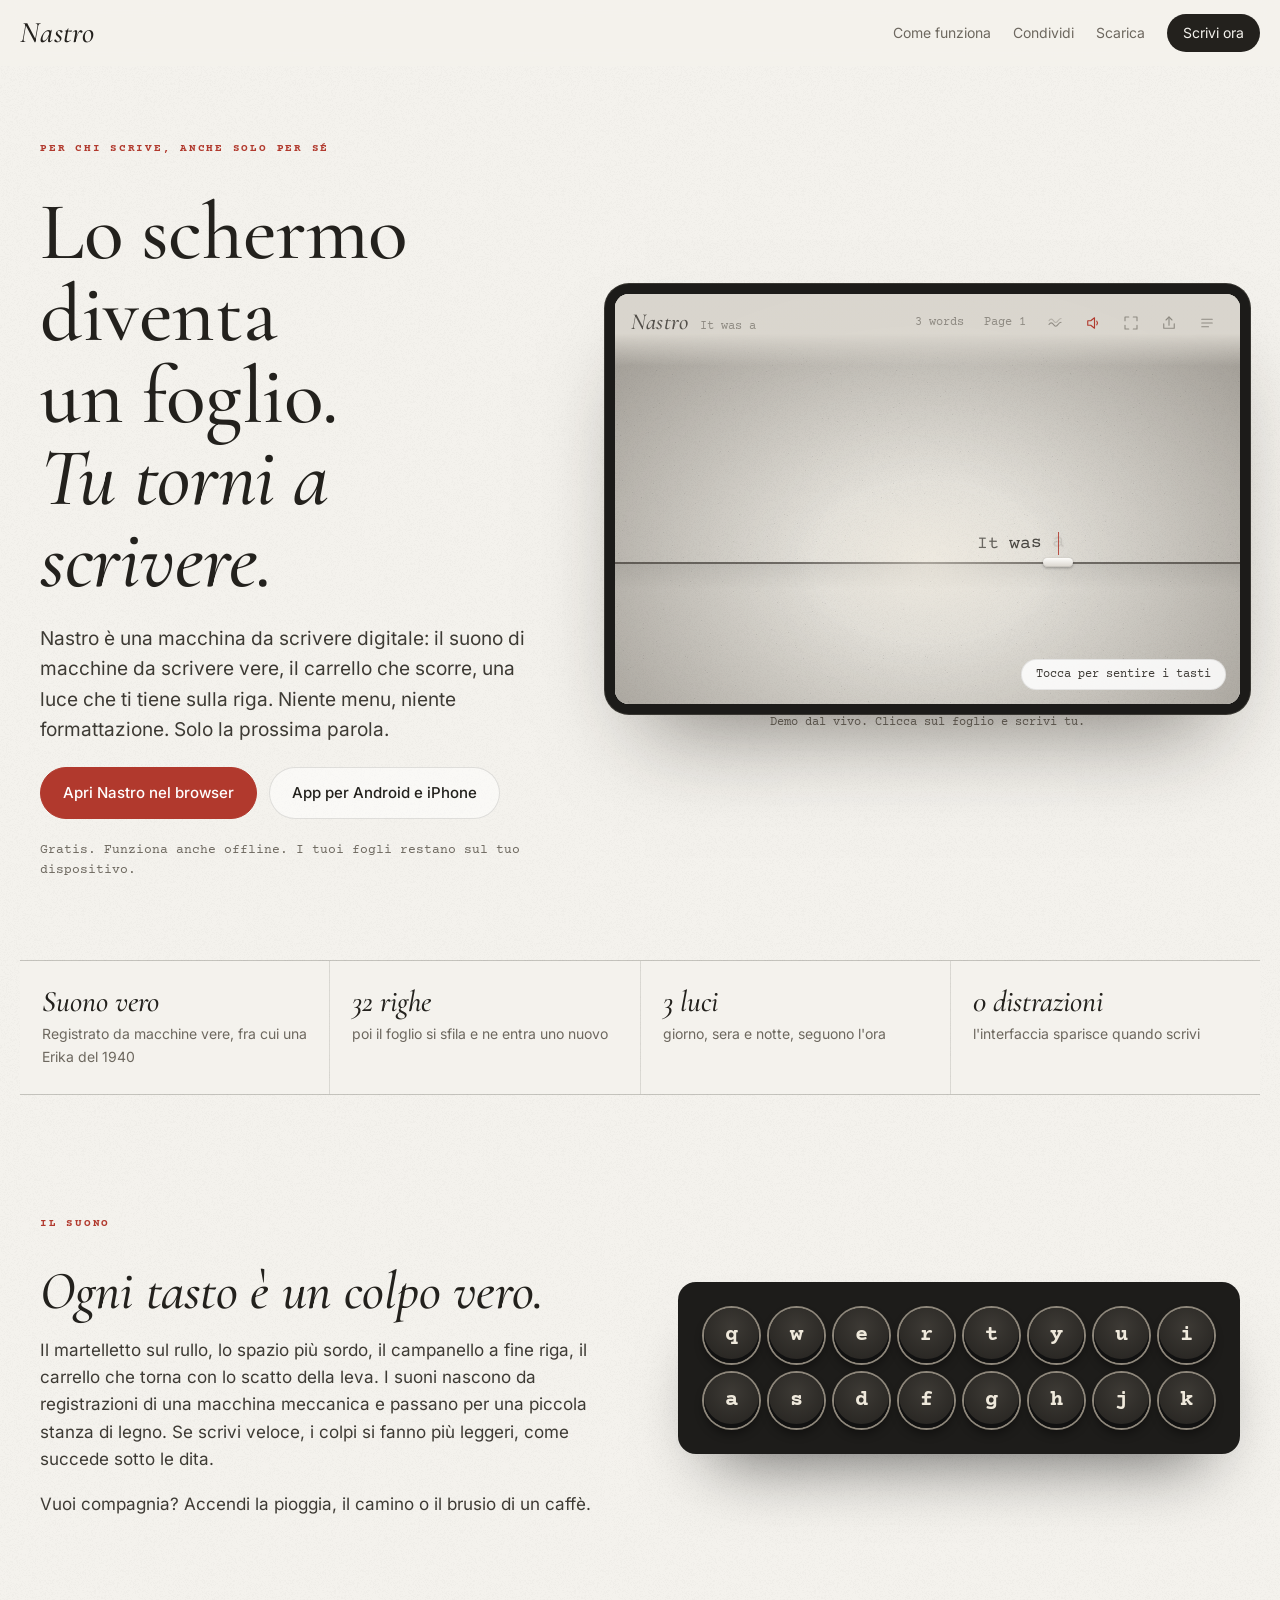
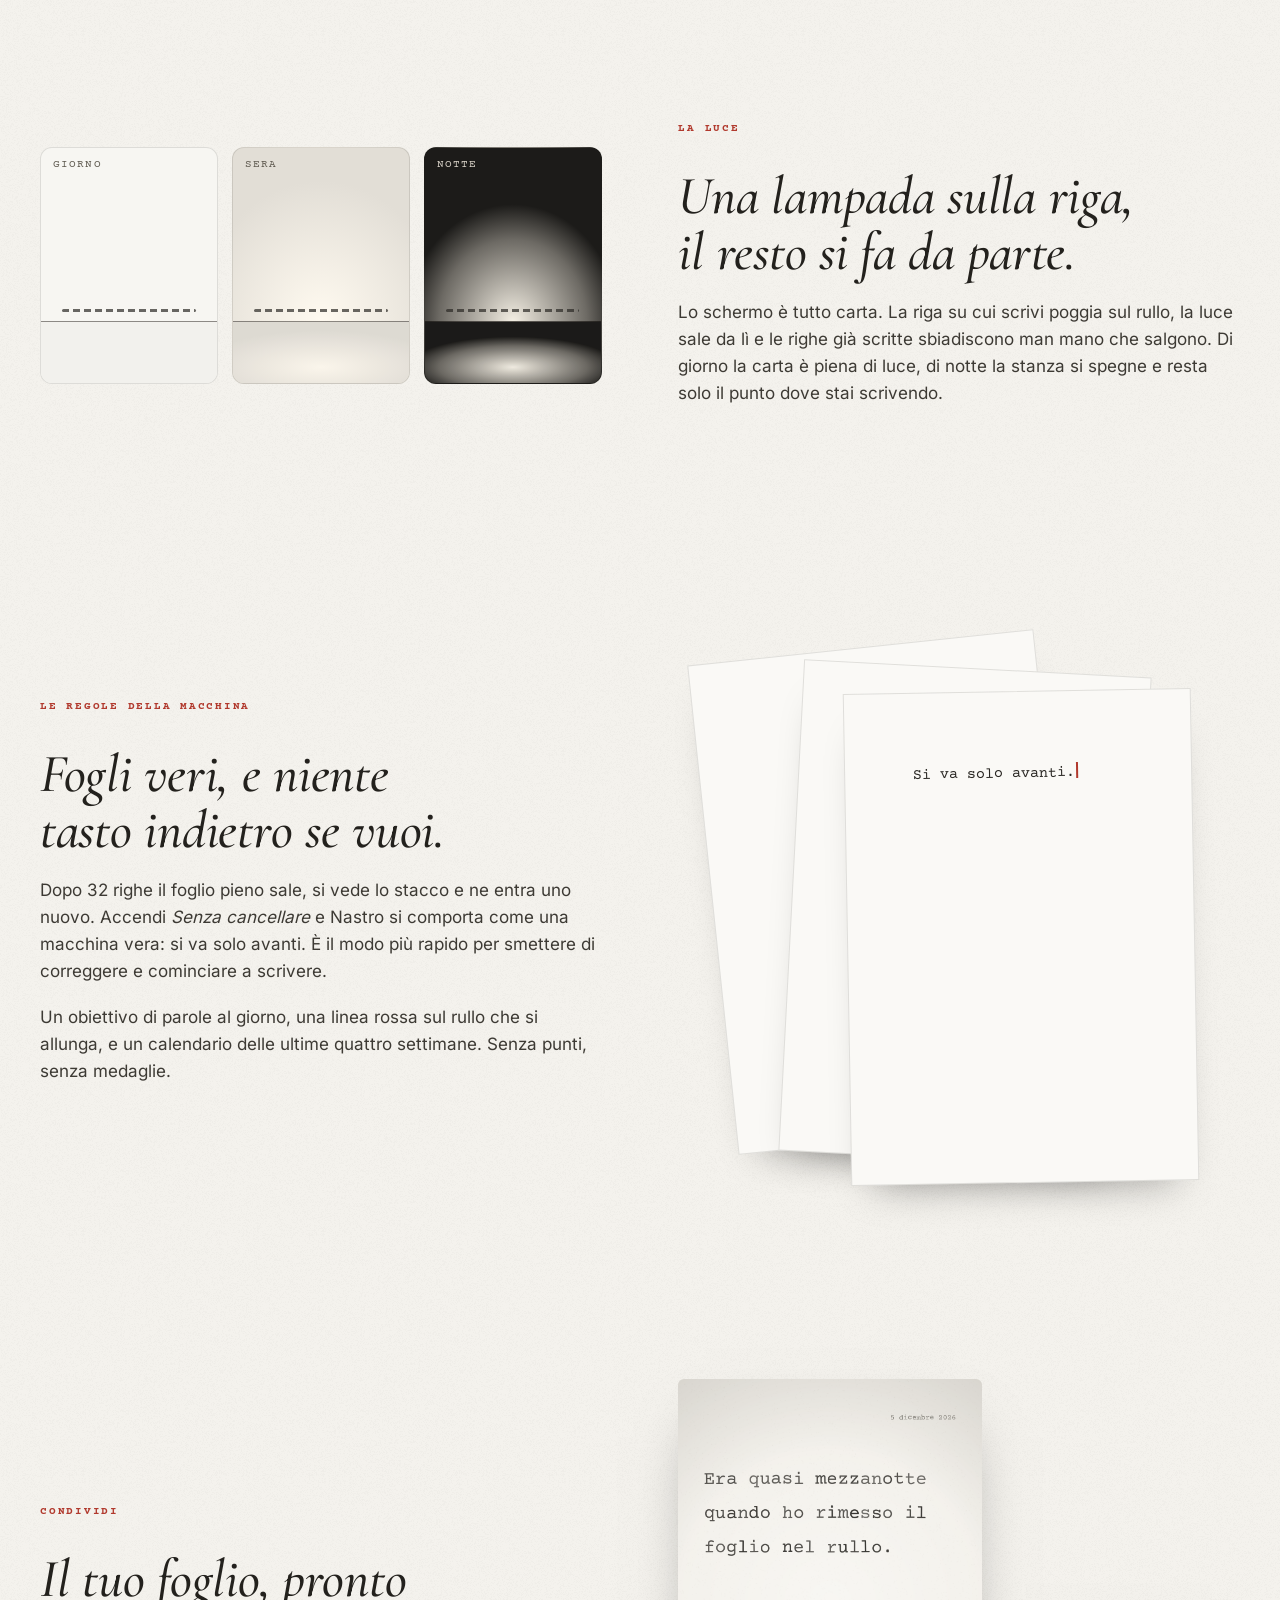
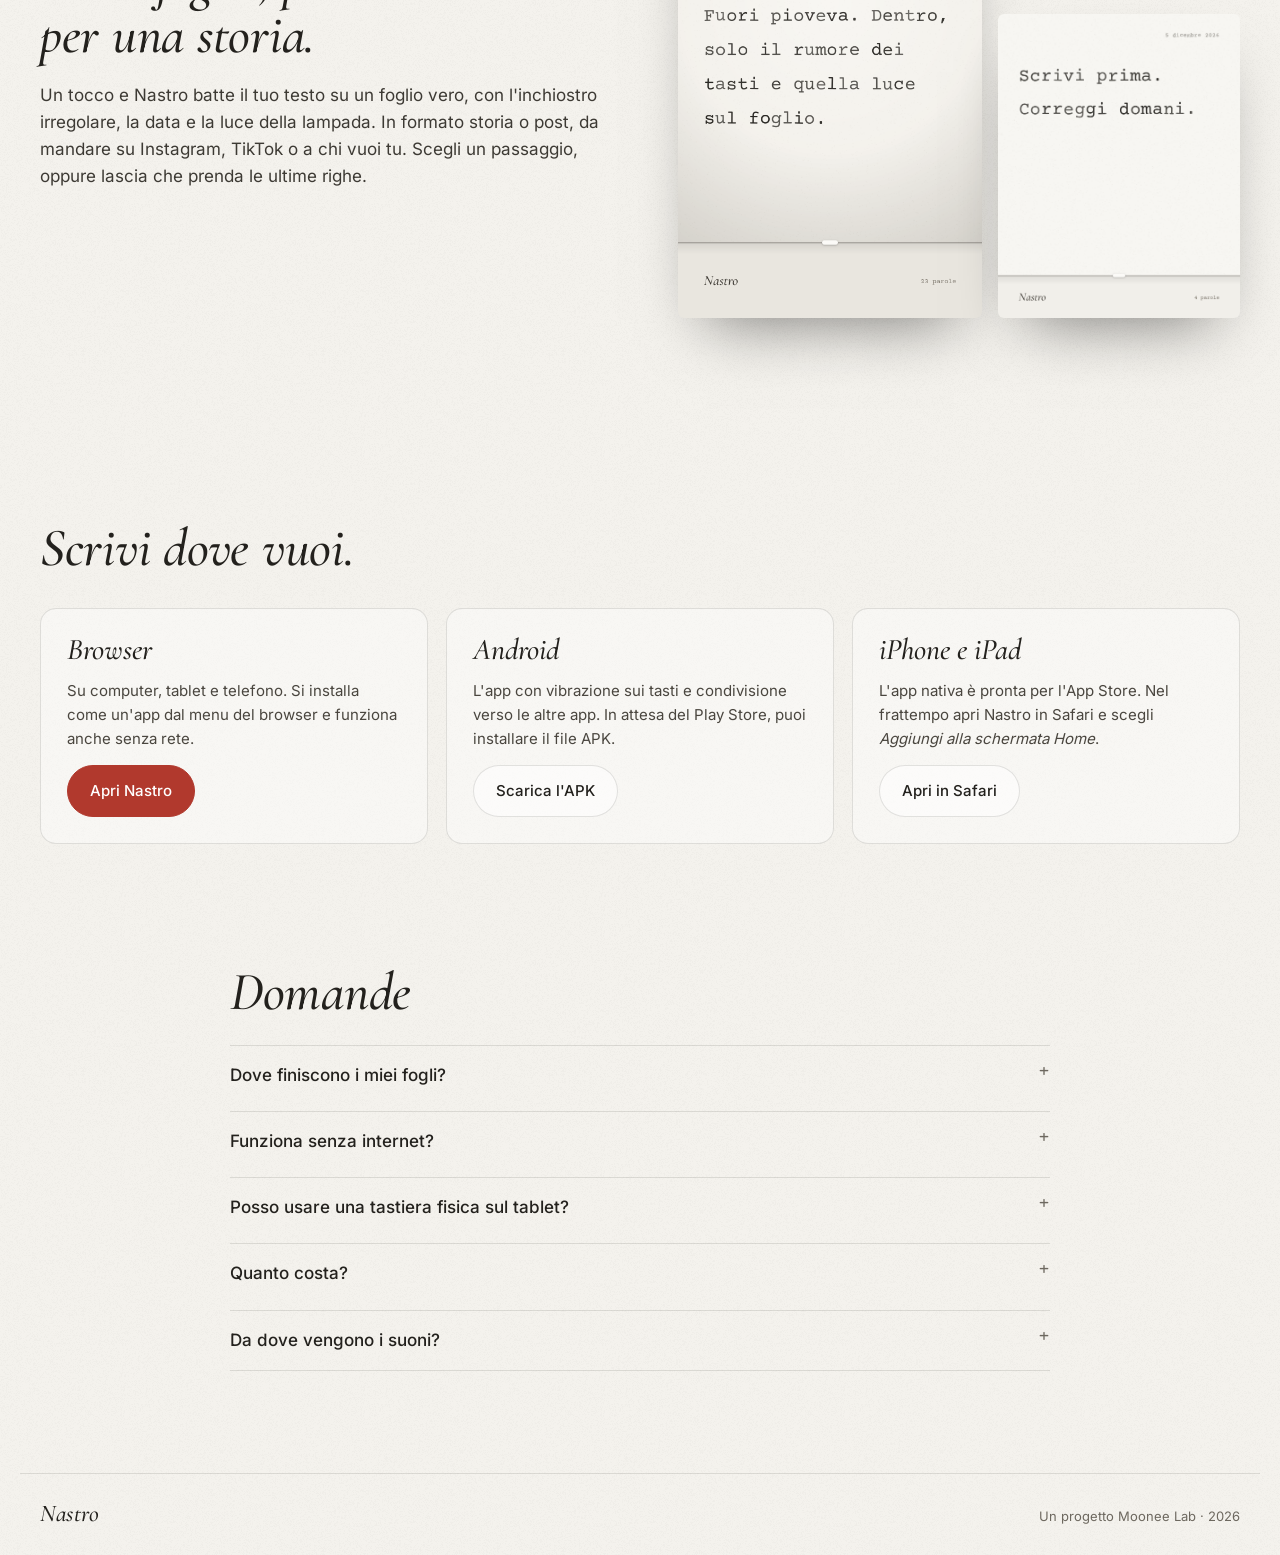
==== commit 6067c9a2: "Spazio e invio scelti: barra e leva di una Silver" ====
--- a/index.html
+++ b/index.html
@@ -11,7 +11,7 @@
 <meta property="og:type" content="website">
 <link rel="icon" href="./favicon.svg" type="image/svg+xml">
 <link rel="icon" href="./favicon.png" type="image/png">
-  <script type="module" crossorigin src="./assets/index-DstFwzuA.js"></script>
+  <script type="module" crossorigin src="./assets/index-CYNrH3vJ.js"></script>
   <link rel="stylesheet" crossorigin href="./assets/index-DB3TzN4t.css">
 </head>
 <body>
@@ -47,7 +47,7 @@
   </section>
 
   <section class="strip" aria-label="In breve">
-    <div><b>Suono vero</b><span>Registrato da una Erika del 1940 e una Hermes</span></div>
+    <div><b>Suono vero</b><span>Registrato da macchine vere, fra cui una Erika del 1940</span></div>
     <div><b>32 righe</b><span>poi il foglio si sfila e ne entra uno nuovo</span></div>
     <div><b>3 luci</b><span>giorno, sera e notte, seguono l'ora</span></div>
     <div><b>0 distrazioni</b><span>l'interfaccia sparisce quando scrivi</span></div>
@@ -128,7 +128,7 @@
     <details><summary>Funziona senza internet?</summary><p>Sì. Dopo la prima apertura, l'app nel browser funziona anche offline. Le app per Android e iPhone sono offline da subito.</p></details>
     <details><summary>Posso usare una tastiera fisica sul tablet?</summary><p>Sì, ed è il modo migliore per usarla. Su telefono va benissimo anche la tastiera del sistema: la riga resta sempre sopra i tasti.</p></details>
     <details><summary>Quanto costa?</summary><p>Niente. Tutte le funzioni sono gratuite.</p></details>
-    <details><summary>Da dove vengono i suoni?</summary><p>Da registrazioni di macchine vere: una Erika 5 del 1940 registrata dal progetto Work With Sounds (Konrad Gutkowski, Wikimedia Commons, CC BY 4.0), il tasto di una Hermes Precisa 305 registrato da Joseph Sardin (BigSoundBank, CC0) e un campanello registrato da _stubb (Wikimedia Commons, CC0).</p></details>
+    <details><summary>Da dove vengono i suoni?</summary><p>Da registrazioni di macchine vere: una Erika 5 del 1940 registrata dal progetto Work With Sounds (Konrad Gutkowski, Wikimedia Commons, CC BY 4.0), il tasto di una Hermes Precisa 305 registrato da Joseph Sardin (BigSoundBank, CC0) un campanello registrato da _stubb (Wikimedia Commons, CC0) e la barra spaziatrice e la leva di ritorno di una Silver registrate da moodyfingers (Freesound, CC0).</p></details>
   </section>
 </main>
 
